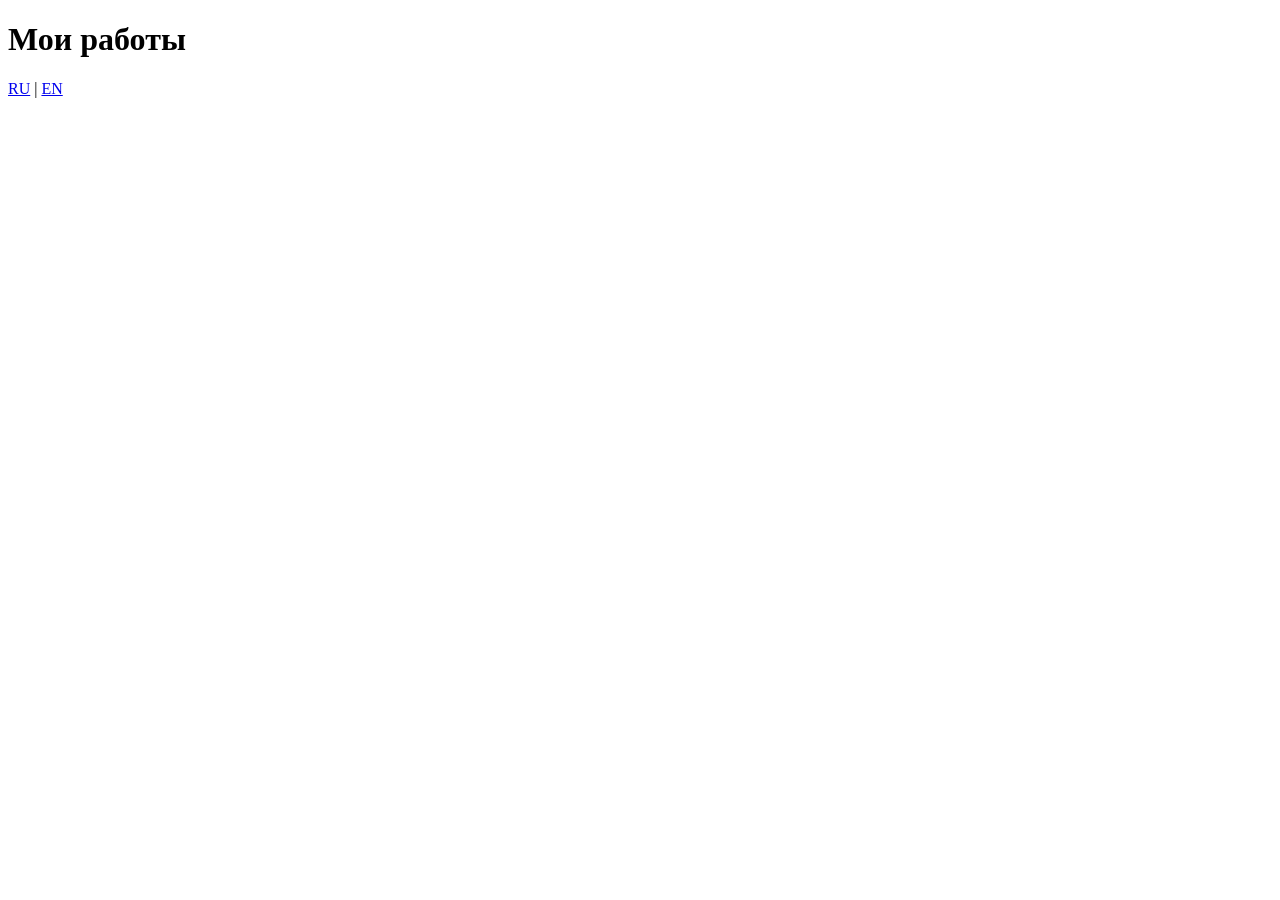
==== ru/index.html @ d4498875 "Add landing portfolio scaffold" ====
<!DOCTYPE html>
<html lang="en">
<head>
    <meta charset="UTF-8">
    <meta name="viewport" content="width=device-width, initial-scale=1.0">
    <title>Document</title>
</head>
<body>
    <header>
        <h1>Мои работы</h1>
        <div class="lang-switch">
            <a href="../ru/">RU</a> | <a href="../en/">EN</a>
        </div>
    </header>
</body>
</html>
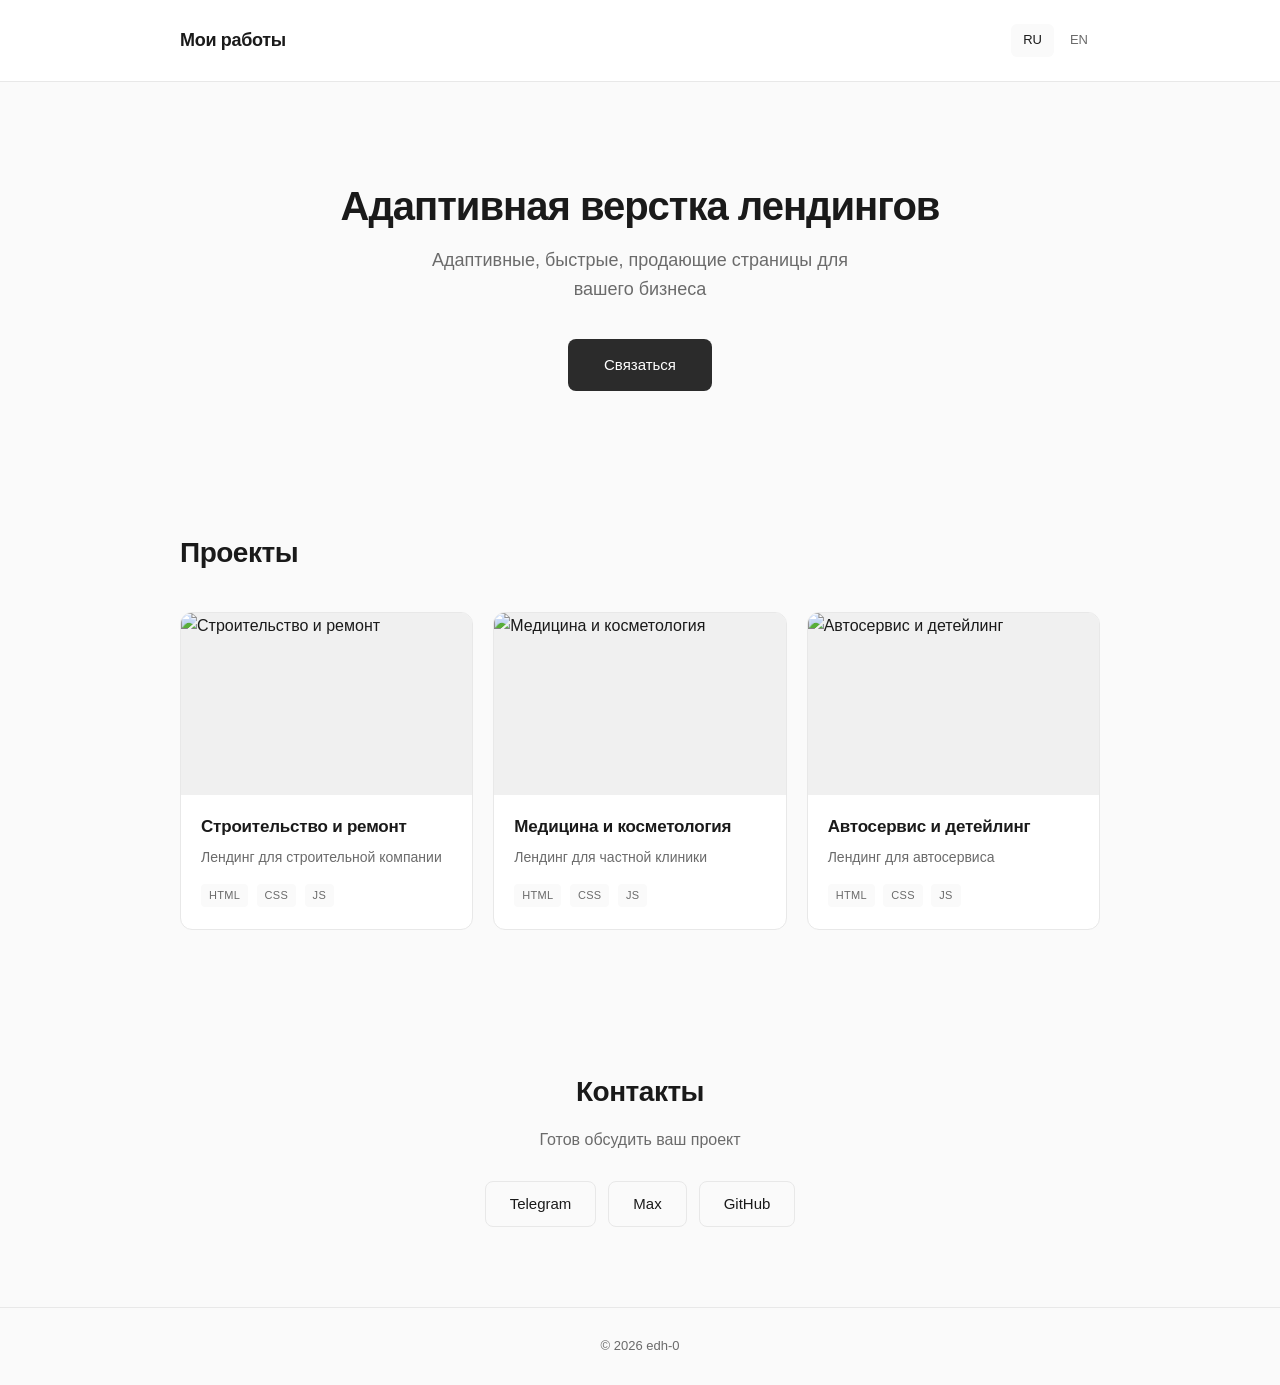
==== commit a4d33414: "Added portfolio layout with styling" ====
--- a/ru/index.html
+++ b/ru/index.html
@@ -1,16 +1,94 @@
 <!DOCTYPE html>
-<html lang="en">
+<html lang="ru">
 <head>
     <meta charset="UTF-8">
     <meta name="viewport" content="width=device-width, initial-scale=1.0">
-    <title>Document</title>
+    <title>Портфолио лендингов | Frontend разработчик</title>
+    <link rel="stylesheet" href="../css/style.css">
 </head>
 <body>
-    <header>
-        <h1>Мои работы</h1>
-        <div class="lang-switch">
-            <a href="../ru/">RU</a> | <a href="../en/">EN</a>
+    <header class="header">
+        <div class="container">
+            <h1 class="logo">Мои работы</h1>
+            <div class="lang-switch">
+                <a href="../ru/" class="active">RU</a>
+                <a href="../en/">EN</a>
+            </div>
         </div>
     </header>
+
+    <section class="hero">
+        <div class="container">
+            <h2>Адаптивная верстка лендингов</h2>
+            <p>Адаптивные, быстрые, продающие страницы для вашего бизнеса</p>
+            <a href="#contacts" class="btn">Связаться</a>
+        </div>
+    </section>
+
+    <section class="projects" id="projects">
+        <div class="container">
+            <h2>Проекты</h2>
+            <div class="projects-grid">
+                
+                <a href="construction/" class="project-card">
+                    <div class="project-img">
+                        <img src="../img/previews/construction.jpg" alt="Строительство и ремонт">
+                    </div>
+                    <div class="project-info">
+                        <h3>Строительство и ремонт</h3>
+                        <p>Лендинг для строительной компании</p>
+                        <span class="tag">HTML</span>
+                        <span class="tag">CSS</span>
+                        <span class="tag">JS</span>
+                    </div>
+                </a>
+
+                <a href="medicine/" class="project-card">
+                    <div class="project-img">
+                        <img src="../img/previews/medicine.jpg" alt="Медицина и косметология">
+                    </div>
+                    <div class="project-info">
+                        <h3>Медицина и косметология</h3>
+                        <p>Лендинг для частной клиники</p>
+                        <span class="tag">HTML</span>
+                        <span class="tag">CSS</span>
+                        <span class="tag">JS</span>
+                    </div>
+                </a>
+
+                <a href="auto/" class="project-card">
+                    <div class="project-img">
+                        <img src="../img/previews/auto.jpg" alt="Автосервис и детейлинг">
+                    </div>
+                    <div class="project-info">
+                        <h3>Автосервис и детейлинг</h3>
+                        <p>Лендинг для автосервиса</p>
+                        <span class="tag">HTML</span>
+                        <span class="tag">CSS</span>
+                        <span class="tag">JS</span>
+                    </div>
+                </a>
+
+            </div>
+        </div>
+    </section>
+
+    <section class="contacts" id="contacts">
+        <div class="container">
+            <h2>Контакты</h2>
+            <p>Готов обсудить ваш проект</p>
+            <div class="contacts-links">
+                <a target="_blank" href="https://t.me/edhars" class="contact-link">Telegram</a>
+                <a target="_blank" href="https://max.ru/u/f9LHodD0cOIxyUWopK2gSvBLqJE3ezTJCBU2cTevCqjnAez9WMdq8DvqJK0" class="contact-link">Max</a>
+                <a target="_blank" href="https://github.com/edh-0" class="contact-link">GitHub</a>
+            </div>
+        </div>
+    </section>
+
+    <footer class="footer">
+        <div class="container">
+            <p>© 2026 edh-0</p>
+        </div>
+    </footer>
 </body>
 </html>
--- a/css/style.css
+++ b/css/style.css
@@ -0,0 +1,268 @@
+/* ===== БАЗА ===== */
+*,
+*::before,
+*::after {
+    box-sizing: border-box;
+    margin: 0;
+    padding: 0;
+}
+
+:root {
+    --bg: #fafafa;
+    --surface: #ffffff;
+    --text: #1a1a1a;
+    --text-secondary: #6b6b6b;
+    --border: #e8e8e8;
+    --accent: #2b2b2b;
+    --accent-hover: #4a4a4a;
+    --radius: 12px;
+    --transition: 0.25s ease;
+}
+
+html {
+    scroll-behavior: smooth;
+}
+
+body {
+    font-family: 'Inter', -apple-system, BlinkMacSystemFont, 'Segoe UI', sans-serif;
+    background: var(--bg);
+    color: var(--text);
+    line-height: 1.6;
+    -webkit-font-smoothing: antialiased;
+}
+
+.container {
+    max-width: 960px;
+    margin: 0 auto;
+    padding: 0 20px;
+}
+
+/* ===== ХЕДЕР ===== */
+.header {
+    padding: 24px 0;
+    border-bottom: 1px solid var(--border);
+    background: var(--surface);
+    position: sticky;
+    top: 0;
+    z-index: 10;
+}
+
+.header .container {
+    display: flex;
+    justify-content: space-between;
+    align-items: center;
+}
+
+.logo {
+    font-size: 18px;
+    font-weight: 600;
+    letter-spacing: -0.3px;
+}
+
+.lang-switch {
+    display: flex;
+    gap: 4px;
+}
+
+.lang-switch a {
+    text-decoration: none;
+    color: var(--text-secondary);
+    font-size: 13px;
+    font-weight: 500;
+    padding: 6px 12px;
+    border-radius: 6px;
+    transition: var(--transition);
+}
+
+.lang-switch a.active,
+.lang-switch a:hover {
+    background: var(--bg);
+    color: var(--text);
+}
+
+/* ===== HERO ===== */
+.hero {
+    padding: 100px 0 80px;
+    text-align: center;
+}
+
+.hero h2 {
+    font-size: 40px;
+    font-weight: 600;
+    letter-spacing: -1px;
+    margin-bottom: 16px;
+    line-height: 1.2;
+}
+
+.hero p {
+    font-size: 18px;
+    color: var(--text-secondary);
+    margin-bottom: 36px;
+    max-width: 480px;
+    margin-left: auto;
+    margin-right: auto;
+}
+
+.btn {
+    display: inline-block;
+    background: var(--accent);
+    color: #fff;
+    padding: 14px 36px;
+    border-radius: 8px;
+    text-decoration: none;
+    font-weight: 500;
+    font-size: 15px;
+    transition: var(--transition);
+}
+
+.btn:hover {
+    background: var(--accent-hover);
+    transform: translateY(-1px);
+}
+
+/* ===== ПРОЕКТЫ ===== */
+.projects {
+    padding: 60px 0;
+}
+
+.projects h2 {
+    font-size: 28px;
+    font-weight: 600;
+    letter-spacing: -0.5px;
+    margin-bottom: 36px;
+}
+
+.projects-grid {
+    display: grid;
+    grid-template-columns: repeat(auto-fill, minmax(280px, 1fr));
+    gap: 20px;
+}
+
+.project-card {
+    background: var(--surface);
+    border: 1px solid var(--border);
+    border-radius: var(--radius);
+    overflow: hidden;
+    text-decoration: none;
+    color: var(--text);
+    transition: var(--transition);
+}
+
+.project-card:hover {
+    transform: translateY(-4px);
+    box-shadow: 0 12px 32px rgba(0, 0, 0, 0.06);
+    border-color: #d0d0d0;
+}
+
+.project-img {
+    width: 100%;
+    aspect-ratio: 16 / 10;
+    background: #f0f0f0;
+    overflow: hidden;
+}
+
+.project-img img {
+    width: 100%;
+    height: 100%;
+    object-fit: cover;
+    display: block;
+}
+
+.project-info {
+    padding: 18px 20px 22px;
+}
+
+.project-info h3 {
+    font-size: 17px;
+    font-weight: 600;
+    margin-bottom: 6px;
+    letter-spacing: -0.2px;
+}
+
+.project-info p {
+    font-size: 14px;
+    color: var(--text-secondary);
+    margin-bottom: 12px;
+}
+
+.tag {
+    display: inline-block;
+    font-size: 11px;
+    font-weight: 500;
+    padding: 3px 8px;
+    border-radius: 4px;
+    background: var(--bg);
+    color: var(--text-secondary);
+    margin-right: 4px;
+    letter-spacing: 0.3px;
+}
+
+/* ===== КОНТАКТЫ ===== */
+.contacts {
+    padding: 80px 0;
+    text-align: center;
+}
+
+.contacts h2 {
+    font-size: 28px;
+    font-weight: 600;
+    letter-spacing: -0.5px;
+    margin-bottom: 12px;
+}
+
+.contacts p {
+    font-size: 16px;
+    color: var(--text-secondary);
+    margin-bottom: 28px;
+}
+
+.contacts-links {
+    display: flex;
+    justify-content: center;
+    gap: 12px;
+    flex-wrap: wrap;
+}
+
+.contact-link {
+    text-decoration: none;
+    color: var(--text);
+    font-weight: 500;
+    font-size: 15px;
+    padding: 10px 24px;
+    border: 1px solid var(--border);
+    border-radius: 8px;
+    transition: var(--transition);
+}
+
+.contact-link:hover {
+    background: var(--surface);
+    border-color: #c0c0c0;
+}
+
+/* ===== ФУТЕР ===== */
+.footer {
+    padding: 28px 0;
+    border-top: 1px solid var(--border);
+    text-align: center;
+    font-size: 13px;
+    color: var(--text-secondary);
+}
+
+/* ===== АДАПТИВ ===== */
+@media (max-width: 600px) {
+    .hero {
+        padding: 60px 0 50px;
+    }
+
+    .hero h2 {
+        font-size: 28px;
+    }
+
+    .hero p {
+        font-size: 16px;
+    }
+
+    .projects-grid {
+        grid-template-columns: 1fr;
+    }
+}
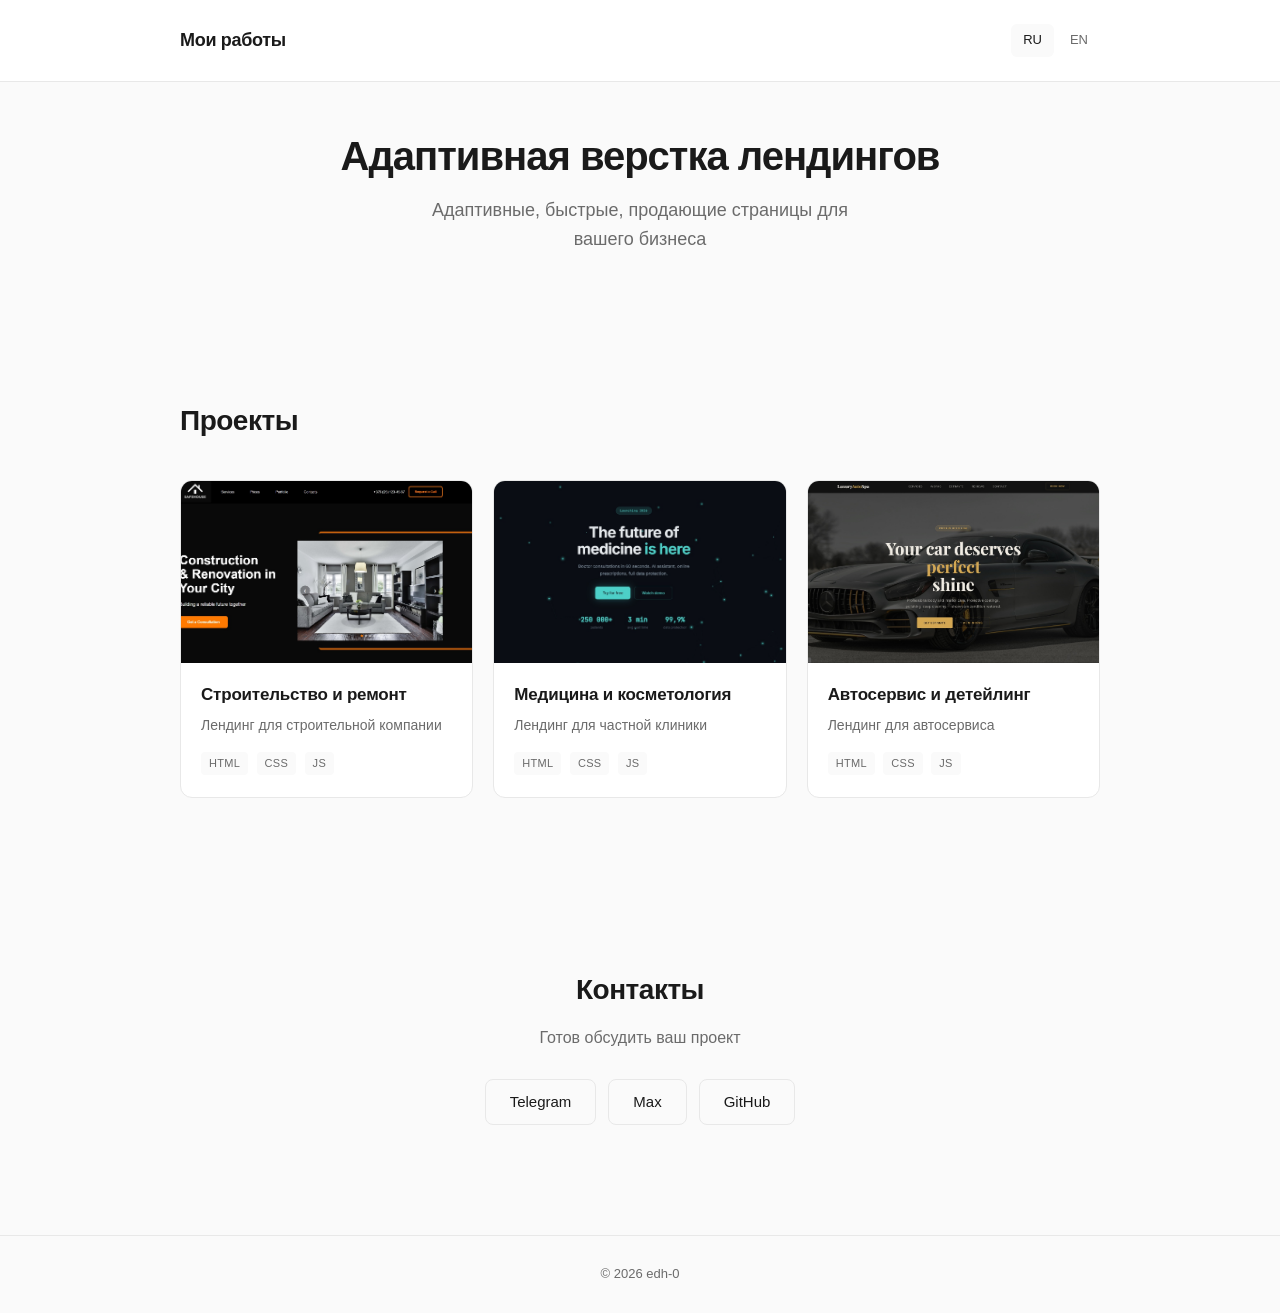
==== commit 4f4b641a: "delete contacts" ====
--- a/ru/index.html
+++ b/ru/index.html
@@ -21,7 +21,6 @@
         <div class="container">
             <h2>Адаптивная верстка лендингов</h2>
             <p>Адаптивные, быстрые, продающие страницы для вашего бизнеса</p>
-            <a href="#contacts" class="btn">Связаться</a>
         </div>
     </section>
 
@@ -30,7 +29,7 @@
             <h2>Проекты</h2>
             <div class="projects-grid">
                 
-                <a href="construction/" class="project-card">
+                <a target="_blank" href="construction/" class="project-card">
                     <div class="project-img">
                         <img src="../img/previews/construction.jpg" alt="Строительство и ремонт">
                     </div>
@@ -43,7 +42,7 @@
                     </div>
                 </a>
 
-                <a href="medicine/" class="project-card">
+                <a target="_blank" href="medicine/" class="project-card">
                     <div class="project-img">
                         <img src="../img/previews/medicine.jpg" alt="Медицина и косметология">
                     </div>
@@ -56,7 +55,7 @@
                     </div>
                 </a>
 
-                <a href="auto/" class="project-card">
+                <a target="_blank" href="auto/" class="project-card">
                     <div class="project-img">
                         <img src="../img/previews/auto.jpg" alt="Автосервис и детейлинг">
                     </div>
--- a/css/style.css
+++ b/css/style.css
@@ -82,7 +82,7 @@
 
 /* ===== HERO ===== */
 .hero {
-    padding: 100px 0 80px;
+    padding: 50px 0 50px;
     text-align: center;
 }
 
@@ -199,7 +199,7 @@
 
 /* ===== КОНТАКТЫ ===== */
 .contacts {
-    padding: 80px 0;
+    padding: 110px 0;
     text-align: center;
 }
 
